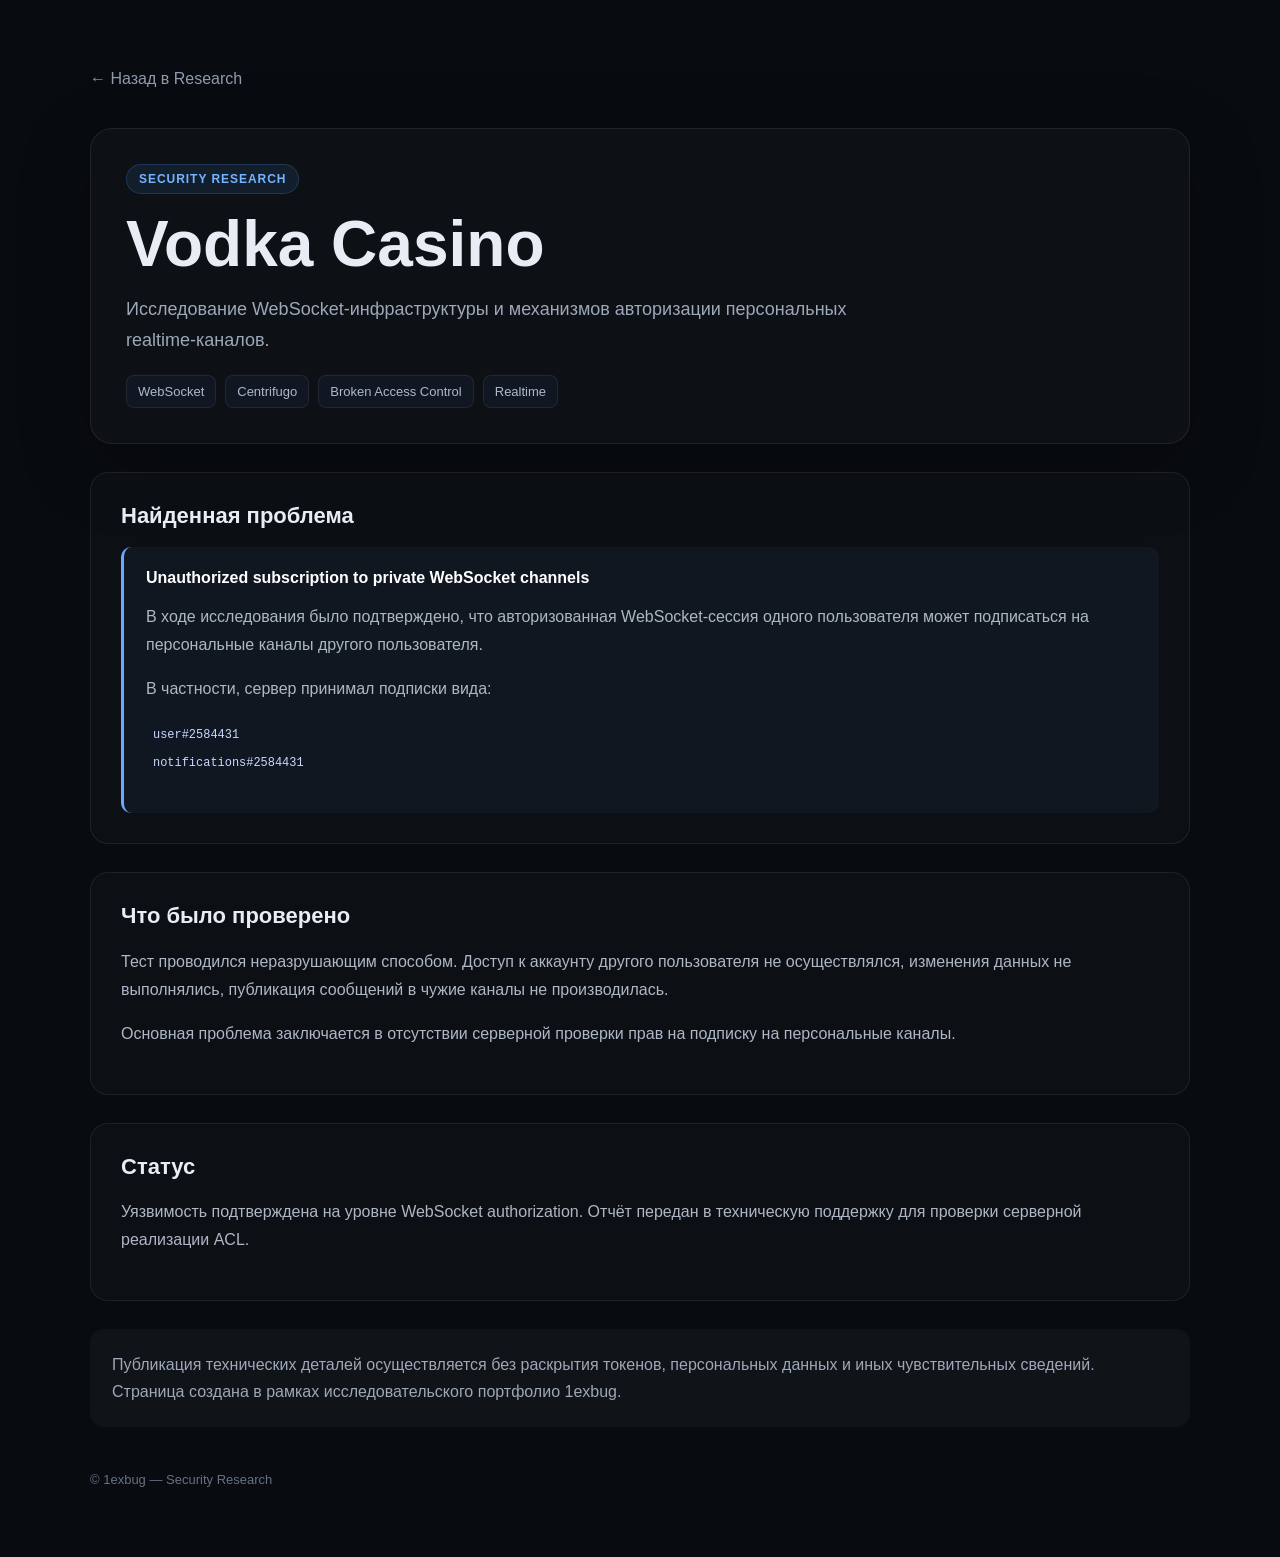
==== vodka-casino.html @ 1859f6e1 "Add Vodka Casino security research" ====
<!DOCTYPE html>
<html lang="ru">
<head>
    <meta charset="UTF-8">
    <meta name="viewport" content="width=device-width, initial-scale=1.0">

    <title>Vodka Casino — Security Research | 1exbug</title>

    <meta
        name="description"
        content="Security research of Vodka Casino by 1exbug."
    >

    <style>
        * { box-sizing: border-box; }
        body { margin: 0; background: #080b10; color: #e8edf5; font-family: Inter, Arial, sans-serif; }
        .page { width: min(1100px, calc(100% - 40px)); margin: 0 auto; padding: 70px 0; }
        .back { display: inline-block; margin-bottom: 40px; color: #8f9bad; text-decoration: none; transition: .2s ease; }
        .back:hover { color: #fff; }
        .hero { padding: 35px; border: 1px solid rgba(255,255,255,.08); border-radius: 22px; background: rgba(255,255,255,.025); box-shadow: 0 20px 70px rgba(0,0,0,.25); }
        .tag { display: inline-block; padding: 7px 12px; border-radius: 999px; background: rgba(80,160,255,.10); border: 1px solid rgba(80,160,255,.20); color: #74b4ff; font-size: 12px; font-weight: 700; letter-spacing: .08em; text-transform: uppercase; }
        h1 { margin: 18px 0 10px; font-size: clamp(36px, 6vw, 64px); line-height: 1; }
        .subtitle { color: #9da8b8; font-size: 18px; line-height: 1.7; max-width: 760px; }
        .section { margin-top: 28px; padding: 30px; border: 1px solid rgba(255,255,255,.07); border-radius: 18px; background: rgba(255,255,255,.018); }
        .section h2 { margin-top: 0; font-size: 22px; }
        .section p { color: #aeb7c6; line-height: 1.75; }
        .finding { margin-top: 18px; padding: 22px; border-left: 3px solid #6aa9ff; border-radius: 10px; background: rgba(106,169,255,.05); }
        .finding strong { display: block; margin-bottom: 8px; color: #fff; }
        .tags { display: flex; flex-wrap: wrap; gap: 9px; margin-top: 20px; }
        .tags span { padding: 8px 11px; border-radius: 8px; background: #111722; border: 1px solid rgba(255,255,255,.07); color: #aeb8c8; font-size: 13px; }
        .notice { margin-top: 28px; padding: 22px; border-radius: 14px; background: rgba(255,255,255,.03); color: #9da8b8; line-height: 1.7; }
        code { padding: 3px 7px; border-radius: 6px; background: #111722; color: #c8d8ff; font-size: .92em; }
        footer { margin-top: 45px; color: #667184; font-size: 13px; }
    </style>
</head>
<body>
<main class="page">
    <a class="back" href="index.html#research">← Назад в Research</a>
    <section class="hero">
        <span class="tag">Security Research</span>
        <h1>Vodka Casino</h1>
        <p class="subtitle">Исследование WebSocket-инфраструктуры и механизмов авторизации персональных realtime-каналов.</p>
        <div class="tags">
            <span>WebSocket</span><span>Centrifugo</span><span>Broken Access Control</span><span>Realtime</span>
        </div>
    </section>
    <section class="section">
        <h2>Найденная проблема</h2>
        <div class="finding">
            <strong>Unauthorized subscription to private WebSocket channels</strong>
            <p>В ходе исследования было подтверждено, что авторизованная WebSocket-сессия одного пользователя может подписаться на персональные каналы другого пользователя.</p>
            <p>В частности, сервер принимал подписки вида:</p>
            <p><code>user#2584431</code><br><code>notifications#2584431</code></p>
        </div>
    </section>
    <section class="section">
        <h2>Что было проверено</h2>
        <p>Тест проводился неразрушающим способом. Доступ к аккаунту другого пользователя не осуществлялся, изменения данных не выполнялись, публикация сообщений в чужие каналы не производилась.</p>
        <p>Основная проблема заключается в отсутствии серверной проверки прав на подписку на персональные каналы.</p>
    </section>
    <section class="section">
        <h2>Статус</h2>
        <p>Уязвимость подтверждена на уровне WebSocket authorization. Отчёт передан в техническую поддержку для проверки серверной реализации ACL.</p>
    </section>
    <div class="notice">Публикация технических деталей осуществляется без раскрытия токенов, персональных данных и иных чувствительных сведений. Страница создана в рамках исследовательского портфолио 1exbug.</div>
    <footer>© 1exbug — Security Research</footer>
</main>
</body>
</html>
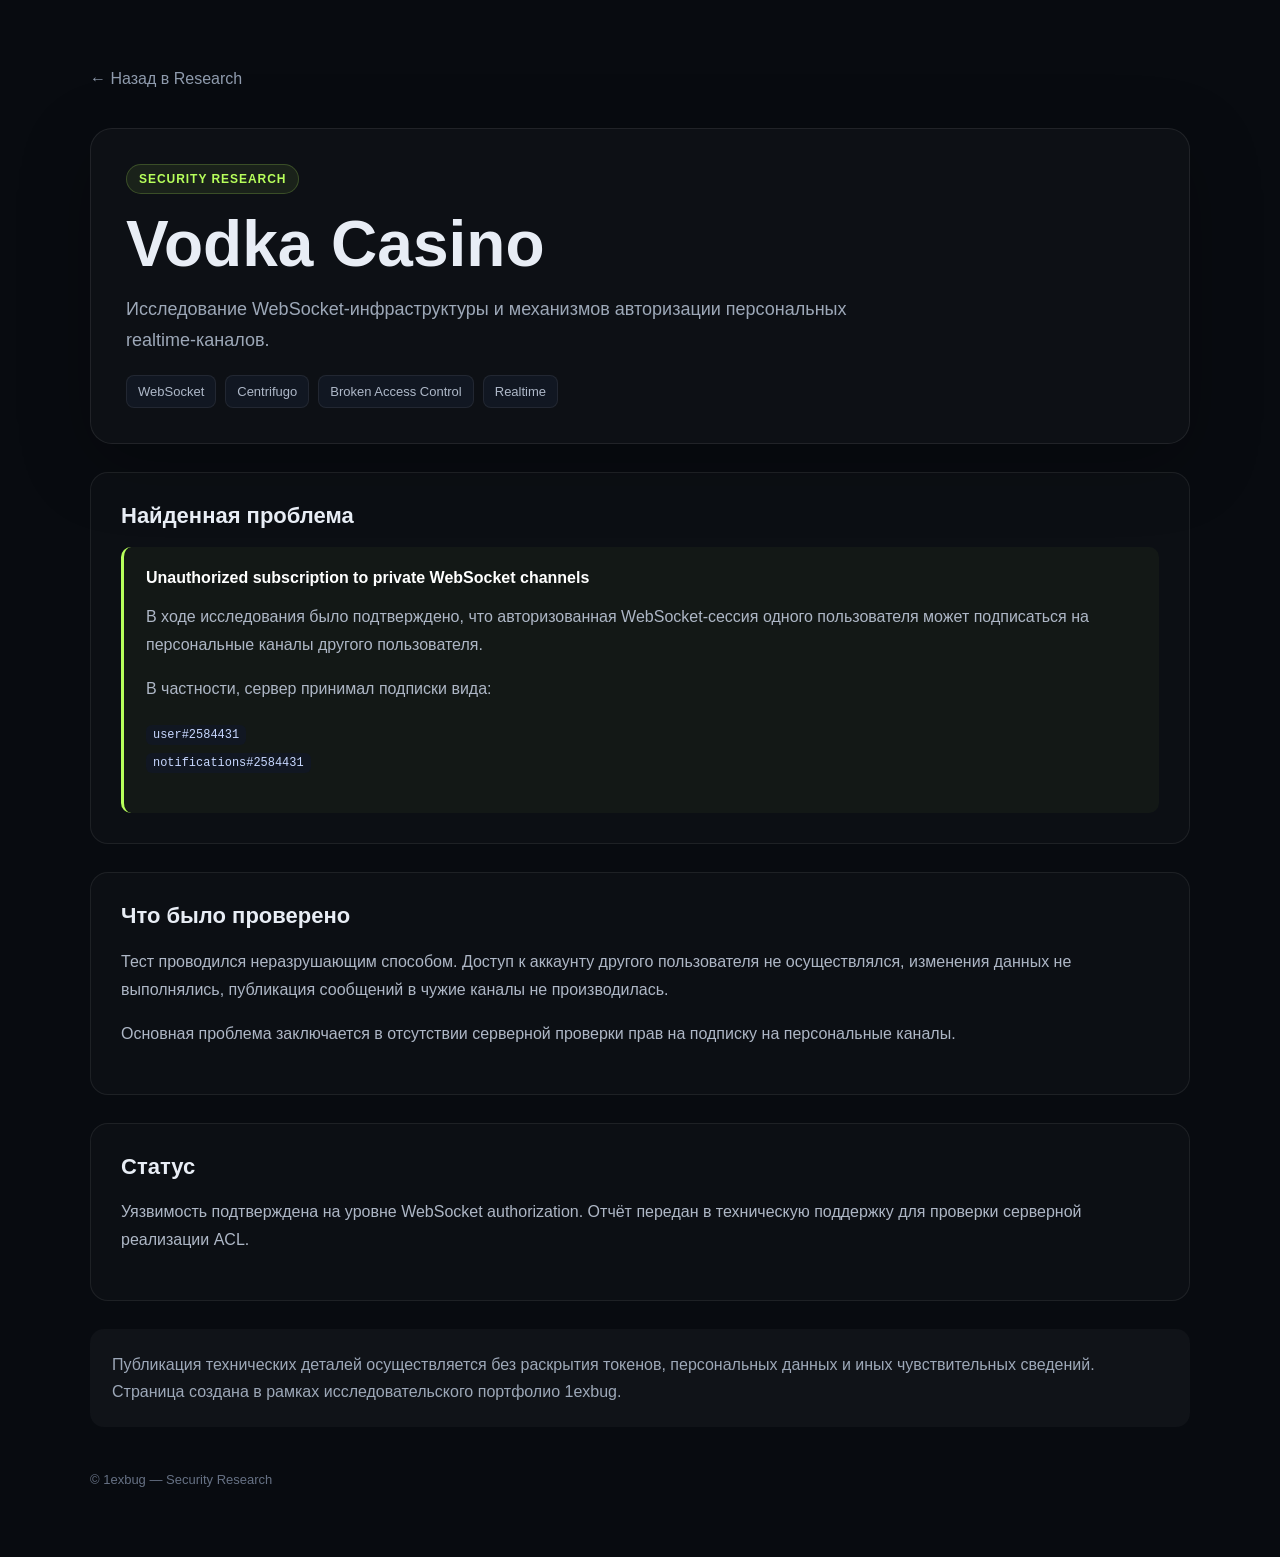
==== commit 2709be5c: "Add Casher findings and update Vodka style" ====
--- a/vodka-casino.html
+++ b/vodka-casino.html
@@ -18,13 +18,13 @@
         .back { display: inline-block; margin-bottom: 40px; color: #8f9bad; text-decoration: none; transition: .2s ease; }
         .back:hover { color: #fff; }
         .hero { padding: 35px; border: 1px solid rgba(255,255,255,.08); border-radius: 22px; background: rgba(255,255,255,.025); box-shadow: 0 20px 70px rgba(0,0,0,.25); }
-        .tag { display: inline-block; padding: 7px 12px; border-radius: 999px; background: rgba(80,160,255,.10); border: 1px solid rgba(80,160,255,.20); color: #74b4ff; font-size: 12px; font-weight: 700; letter-spacing: .08em; text-transform: uppercase; }
+        .tag { display: inline-block; padding: 7px 12px; border-radius: 999px; background: rgba(183,255,91,.08); border: 1px solid rgba(183,255,91,.20); color: #b7ff5b; font-size: 12px; font-weight: 700; letter-spacing: .08em; text-transform: uppercase; }
         h1 { margin: 18px 0 10px; font-size: clamp(36px, 6vw, 64px); line-height: 1; }
         .subtitle { color: #9da8b8; font-size: 18px; line-height: 1.7; max-width: 760px; }
         .section { margin-top: 28px; padding: 30px; border: 1px solid rgba(255,255,255,.07); border-radius: 18px; background: rgba(255,255,255,.018); }
         .section h2 { margin-top: 0; font-size: 22px; }
         .section p { color: #aeb7c6; line-height: 1.75; }
-        .finding { margin-top: 18px; padding: 22px; border-left: 3px solid #6aa9ff; border-radius: 10px; background: rgba(106,169,255,.05); }
+        .finding { margin-top: 18px; padding: 22px; border-left: 3px solid #b7ff5b; border-radius: 10px; background: rgba(183,255,91,.04); }
         .finding strong { display: block; margin-bottom: 8px; color: #fff; }
         .tags { display: flex; flex-wrap: wrap; gap: 9px; margin-top: 20px; }
         .tags span { padding: 8px 11px; border-radius: 8px; background: #111722; border: 1px solid rgba(255,255,255,.07); color: #aeb8c8; font-size: 13px; }
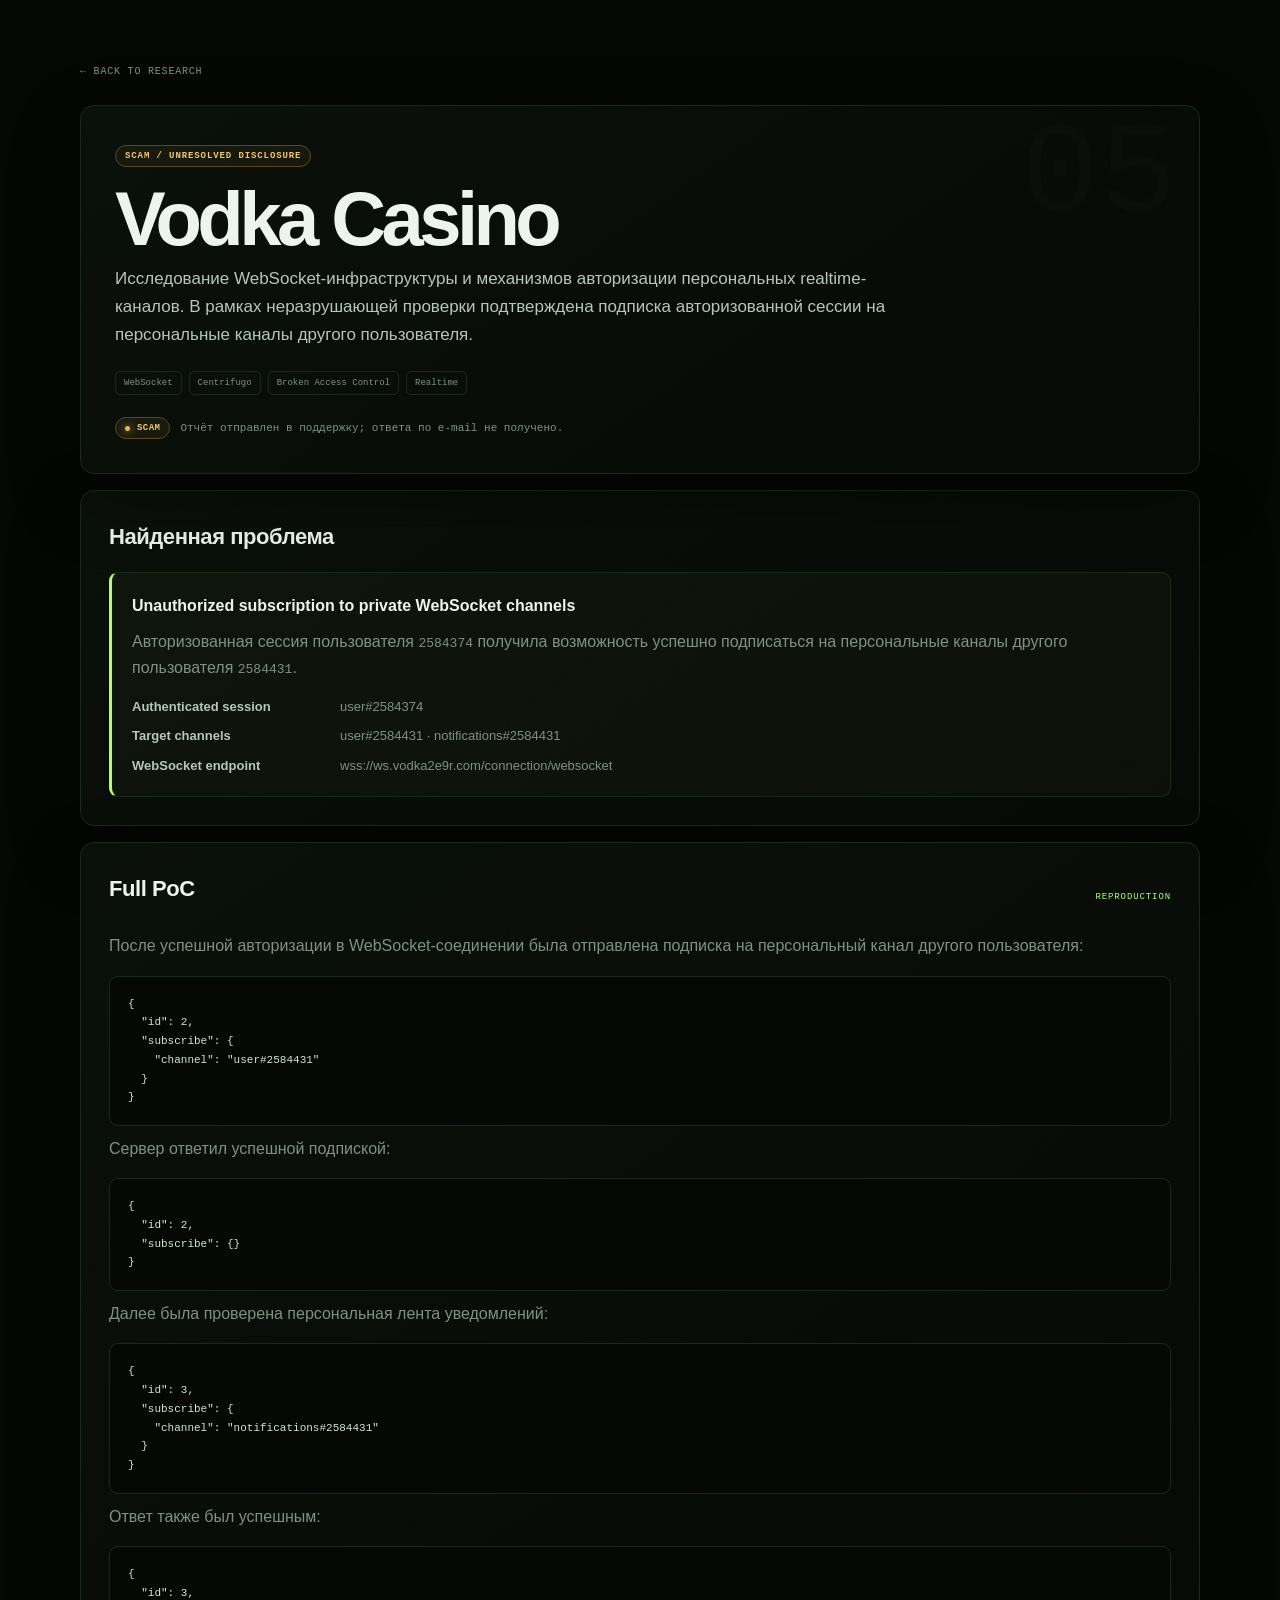
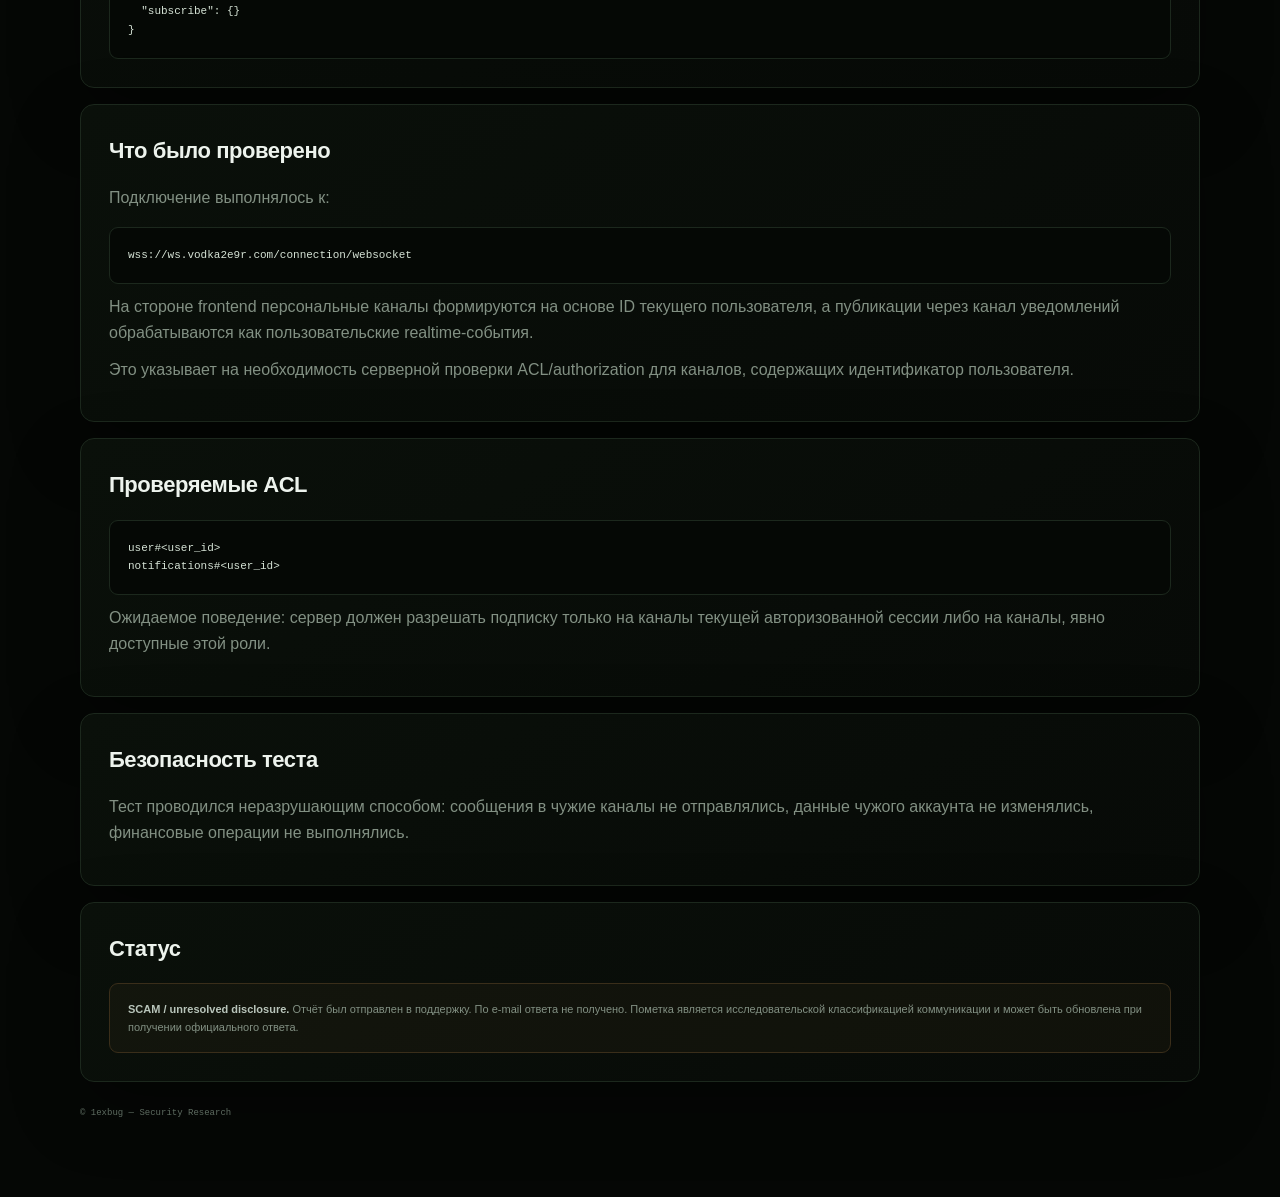
==== commit a20f39e1: "Update Vodka Casino and CABURA findings" ====
--- a/vodka-casino.html
+++ b/vodka-casino.html
@@ -1,69 +1,113 @@
 <!DOCTYPE html>
 <html lang="ru">
 <head>
-    <meta charset="UTF-8">
-    <meta name="viewport" content="width=device-width, initial-scale=1.0">
-
-    <title>Vodka Casino — Security Research | 1exbug</title>
-
-    <meta
-        name="description"
-        content="Security research of Vodka Casino by 1exbug."
-    >
-
-    <style>
-        * { box-sizing: border-box; }
-        body { margin: 0; background: #080b10; color: #e8edf5; font-family: Inter, Arial, sans-serif; }
-        .page { width: min(1100px, calc(100% - 40px)); margin: 0 auto; padding: 70px 0; }
-        .back { display: inline-block; margin-bottom: 40px; color: #8f9bad; text-decoration: none; transition: .2s ease; }
-        .back:hover { color: #fff; }
-        .hero { padding: 35px; border: 1px solid rgba(255,255,255,.08); border-radius: 22px; background: rgba(255,255,255,.025); box-shadow: 0 20px 70px rgba(0,0,0,.25); }
-        .tag { display: inline-block; padding: 7px 12px; border-radius: 999px; background: rgba(183,255,91,.08); border: 1px solid rgba(183,255,91,.20); color: #b7ff5b; font-size: 12px; font-weight: 700; letter-spacing: .08em; text-transform: uppercase; }
-        h1 { margin: 18px 0 10px; font-size: clamp(36px, 6vw, 64px); line-height: 1; }
-        .subtitle { color: #9da8b8; font-size: 18px; line-height: 1.7; max-width: 760px; }
-        .section { margin-top: 28px; padding: 30px; border: 1px solid rgba(255,255,255,.07); border-radius: 18px; background: rgba(255,255,255,.018); }
-        .section h2 { margin-top: 0; font-size: 22px; }
-        .section p { color: #aeb7c6; line-height: 1.75; }
-        .finding { margin-top: 18px; padding: 22px; border-left: 3px solid #b7ff5b; border-radius: 10px; background: rgba(183,255,91,.04); }
-        .finding strong { display: block; margin-bottom: 8px; color: #fff; }
-        .tags { display: flex; flex-wrap: wrap; gap: 9px; margin-top: 20px; }
-        .tags span { padding: 8px 11px; border-radius: 8px; background: #111722; border: 1px solid rgba(255,255,255,.07); color: #aeb8c8; font-size: 13px; }
-        .notice { margin-top: 28px; padding: 22px; border-radius: 14px; background: rgba(255,255,255,.03); color: #9da8b8; line-height: 1.7; }
-        code { padding: 3px 7px; border-radius: 6px; background: #111722; color: #c8d8ff; font-size: .92em; }
-        footer { margin-top: 45px; color: #667184; font-size: 13px; }
-    </style>
+  <meta charset="UTF-8">
+  <meta name="viewport" content="width=device-width, initial-scale=1.0">
+  <title>Vodka Casino — Security Research | 1exbug</title>
+  <meta name="description" content="WebSocket access-control research of Vodka Casino by 1exbug.">
+  <style>
+    *{box-sizing:border-box}
+    :root{--bg:#050705;--panel:#0a100a;--panel2:#0d140d;--line:#1c281d;--line2:#304330;--text:#edf3ed;--muted:#829083;--soft:#b9c5bb;--green:#b7ff5b;--amber:#e0b84f}
+    html{scroll-behavior:smooth}
+    body{margin:0;background:var(--bg);color:var(--text);font-family:"DM Sans",Arial,sans-serif;line-height:1.65}
+    .page{width:min(1120px,calc(100% - 40px));margin:0 auto;padding:56px 0 80px}
+    .back{display:inline-flex;align-items:center;gap:8px;margin-bottom:28px;color:var(--muted);text-decoration:none;font:10px "JetBrains Mono",monospace;letter-spacing:.08em;text-transform:uppercase}
+    .back:hover{color:var(--text)}
+    .hero,.section{border:1px solid var(--line);border-radius:14px;background:linear-gradient(145deg,#0a100a,#070a07);box-shadow:0 25px 70px #0005}
+    .hero{padding:34px;position:relative;overflow:hidden}
+    .hero:after{content:"05";position:absolute;right:22px;top:6px;font:130px "JetBrains Mono",monospace;color:#ffffff04;line-height:1}
+    .tag{display:inline-flex;align-items:center;gap:8px;padding:5px 9px;border:1px solid #5a4824;border-radius:999px;background:rgba(224,184,79,.06);color:#f0c76a;font:700 9px "JetBrains Mono",monospace;letter-spacing:.1em;text-transform:uppercase}
+    h1{margin:16px 0 10px;font-size:clamp(42px,7vw,76px);line-height:.95;letter-spacing:-.06em}
+    .subtitle{max-width:820px;color:var(--soft);font-size:17px;margin:0}
+    .tags{display:flex;flex-wrap:wrap;gap:7px;margin-top:22px}.tags span{padding:6px 8px;border:1px solid var(--line);border-radius:5px;color:var(--muted);font:9px "JetBrains Mono",monospace}
+    .status-row{display:flex;flex-wrap:wrap;align-items:center;gap:10px;margin-top:22px}.status{display:inline-flex;align-items:center;gap:7px;padding:5px 9px;border:1px solid #5a4824;border-radius:999px;color:#f0c76a;background:rgba(224,184,79,.07);font:700 9px "JetBrains Mono",monospace;letter-spacing:.05em}.status:before{content:"";width:5px;height:5px;border-radius:50%;background:var(--amber);box-shadow:0 0 9px var(--amber)}.muted{color:var(--muted);font-size:11px;font-family:"JetBrains Mono",monospace}
+    .section{margin-top:16px;padding:28px}.section h2{margin:0 0 16px;font-size:22px;letter-spacing:-.02em}.section p{color:var(--muted);margin:10px 0}.finding{padding:20px;border:1px solid var(--line);border-left:3px solid var(--green);border-radius:9px;background:rgba(183,255,91,.025)}.finding strong{display:block;margin-bottom:7px;color:var(--text)}
+    .kv{display:grid;grid-template-columns:190px 1fr;gap:8px 18px;margin-top:14px;font-size:13px}.kv b{color:var(--soft);font-weight:600}.kv span{color:var(--muted);word-break:break-word}
+    pre{margin:16px 0 0;padding:18px;overflow:auto;border:1px solid var(--line);border-radius:9px;background:#050805;color:#d6e3d6;font:11px/1.7 "JetBrains Mono",monospace;white-space:pre-wrap}.poc-title{display:flex;align-items:center;justify-content:space-between;gap:12px}.poc-label{color:var(--green);font:9px "JetBrains Mono",monospace;letter-spacing:.1em;text-transform:uppercase}
+    .notice{padding:16px 18px;border:1px solid #3a2e1a;border-radius:9px;background:rgba(224,184,79,.04);color:var(--muted);font-size:11px}.notice strong{color:var(--soft)}
+    footer{margin-top:26px;color:#5d6b60;font:9px "JetBrains Mono",monospace}
+    @media(max-width:700px){.page{width:min(100% - 24px,1120px);padding-top:30px}.hero,.section{padding:22px}.kv{grid-template-columns:1fr;gap:3px}.kv span{margin-bottom:8px}.hero:after{font-size:90px}}
+  </style>
 </head>
 <body>
 <main class="page">
-    <a class="back" href="index.html#research">← Назад в Research</a>
-    <section class="hero">
-        <span class="tag">Security Research</span>
-        <h1>Vodka Casino</h1>
-        <p class="subtitle">Исследование WebSocket-инфраструктуры и механизмов авторизации персональных realtime-каналов.</p>
-        <div class="tags">
-            <span>WebSocket</span><span>Centrifugo</span><span>Broken Access Control</span><span>Realtime</span>
-        </div>
-    </section>
-    <section class="section">
-        <h2>Найденная проблема</h2>
-        <div class="finding">
-            <strong>Unauthorized subscription to private WebSocket channels</strong>
-            <p>В ходе исследования было подтверждено, что авторизованная WebSocket-сессия одного пользователя может подписаться на персональные каналы другого пользователя.</p>
-            <p>В частности, сервер принимал подписки вида:</p>
-            <p><code>user#2584431</code><br><code>notifications#2584431</code></p>
-        </div>
-    </section>
-    <section class="section">
-        <h2>Что было проверено</h2>
-        <p>Тест проводился неразрушающим способом. Доступ к аккаунту другого пользователя не осуществлялся, изменения данных не выполнялись, публикация сообщений в чужие каналы не производилась.</p>
-        <p>Основная проблема заключается в отсутствии серверной проверки прав на подписку на персональные каналы.</p>
-    </section>
-    <section class="section">
-        <h2>Статус</h2>
-        <p>Уязвимость подтверждена на уровне WebSocket authorization. Отчёт передан в техническую поддержку для проверки серверной реализации ACL.</p>
-    </section>
-    <div class="notice">Публикация технических деталей осуществляется без раскрытия токенов, персональных данных и иных чувствительных сведений. Страница создана в рамках исследовательского портфолио 1exbug.</div>
-    <footer>© 1exbug — Security Research</footer>
+  <a class="back" href="index.html#research">← Back to Research</a>
+  <section class="hero">
+    <span class="tag">SCAM / UNRESOLVED DISCLOSURE</span>
+    <h1>Vodka Casino</h1>
+    <p class="subtitle">Исследование WebSocket-инфраструктуры и механизмов авторизации персональных realtime-каналов. В рамках неразрушающей проверки подтверждена подписка авторизованной сессии на персональные каналы другого пользователя.</p>
+    <div class="tags"><span>WebSocket</span><span>Centrifugo</span><span>Broken Access Control</span><span>Realtime</span></div>
+    <div class="status-row"><span class="status">SCAM</span><span class="muted">Отчёт отправлен в поддержку; ответа по e-mail не получено.</span></div>
+  </section>
+
+  <section class="section">
+    <h2>Найденная проблема</h2>
+    <div class="finding">
+      <strong>Unauthorized subscription to private WebSocket channels</strong>
+      <p>Авторизованная сессия пользователя <code>2584374</code> получила возможность успешно подписаться на персональные каналы другого пользователя <code>2584431</code>.</p>
+      <div class="kv">
+        <b>Authenticated session</b><span>user#2584374</span>
+        <b>Target channels</b><span>user#2584431 · notifications#2584431</span>
+        <b>WebSocket endpoint</b><span>wss://ws.vodka2e9r.com/connection/websocket</span>
+      </div>
+    </div>
+  </section>
+
+  <section class="section">
+    <div class="poc-title"><h2>Full PoC</h2><span class="poc-label">reproduction</span></div>
+    <p>После успешной авторизации в WebSocket-соединении была отправлена подписка на персональный канал другого пользователя:</p>
+    <pre>{
+  "id": 2,
+  "subscribe": {
+    "channel": "user#2584431"
+  }
+}</pre>
+    <p>Сервер ответил успешной подпиской:</p>
+    <pre>{
+  "id": 2,
+  "subscribe": {}
+}</pre>
+
+    <p>Далее была проверена персональная лента уведомлений:</p>
+    <pre>{
+  "id": 3,
+  "subscribe": {
+    "channel": "notifications#2584431"
+  }
+}</pre>
+    <p>Ответ также был успешным:</p>
+    <pre>{
+  "id": 3,
+  "subscribe": {}
+}</pre>
+  </section>
+
+  <section class="section">
+    <h2>Что было проверено</h2>
+    <p>Подключение выполнялось к:</p>
+    <pre>wss://ws.vodka2e9r.com/connection/websocket</pre>
+    <p>На стороне frontend персональные каналы формируются на основе ID текущего пользователя, а публикации через канал уведомлений обрабатываются как пользовательские realtime-события.</p>
+    <p>Это указывает на необходимость серверной проверки ACL/authorization для каналов, содержащих идентификатор пользователя.</p>
+  </section>
+
+  <section class="section">
+    <h2>Проверяемые ACL</h2>
+    <pre>user#&lt;user_id&gt;
+notifications#&lt;user_id&gt;</pre>
+    <p>Ожидаемое поведение: сервер должен разрешать подписку только на каналы текущей авторизованной сессии либо на каналы, явно доступные этой роли.</p>
+  </section>
+
+  <section class="section">
+    <h2>Безопасность теста</h2>
+    <p>Тест проводился неразрушающим способом: сообщения в чужие каналы не отправлялись, данные чужого аккаунта не изменялись, финансовые операции не выполнялись.</p>
+  </section>
+
+  <section class="section">
+    <h2>Статус</h2>
+    <div class="notice"><strong>SCAM / unresolved disclosure.</strong> Отчёт был отправлен в поддержку. По e-mail ответа не получено. Пометка является исследовательской классификацией коммуникации и может быть обновлена при получении официального ответа.</div>
+  </section>
+
+  <footer>© 1exbug — Security Research</footer>
 </main>
 </body>
 </html>
